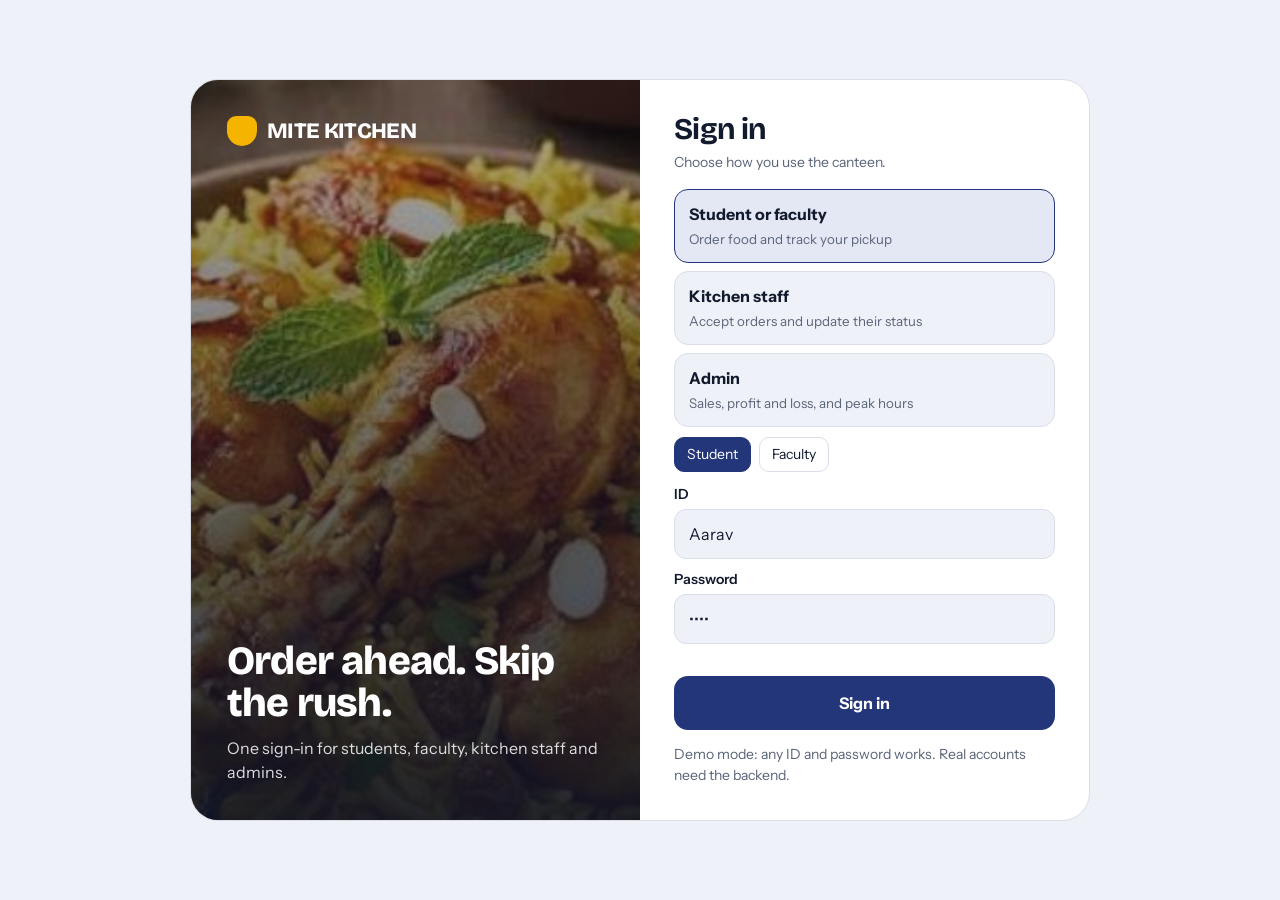
==== kitchen_1.html @ cf263a1e "Initial commit" ====
<!DOCTYPE html>
<html lang="en">
<head>
<meta charset="utf-8">
<meta name="viewport" content="width=device-width, initial-scale=1, viewport-fit=cover">
<title>MITE KITCHEN – Skip the canteen queue</title>
<link rel="preconnect" href="https://fonts.googleapis.com">
<link href="https://fonts.googleapis.com/css2?family=Bricolage+Grotesque:opsz,wght@12..96,500;12..96,700;12..96,800&family=Instrument+Sans:wght@400;500;600&display=swap" rel="stylesheet">
<style>
:root{--bg:#eef1f7;--surface:#fff;--ink:#121a2e;--muted:#5a6479;--line:#d9deea;--leaf:#24367a;--leaf-ink:#fff;--turmeric:#f4b400;--chilli:#d23f2a;--ok:#2e8b57;--tile:#e3e8f4;
box-sizing:border-box;padding-top:env(safe-area-inset-top,0px);padding-bottom:env(safe-area-inset-bottom,0px);color-scheme:light}
@media (prefers-color-scheme:dark){:root:not([data-theme="light"]){--bg:#0e1424;--surface:#161e36;--ink:#eef1fa;--muted:#9aa5c0;--line:#26304f;--leaf:#f4b400;--leaf-ink:#101626;--turmeric:#f4b400;--chilli:#ef6a55;--ok:#4cc58a;--tile:#1d2748;color-scheme:dark}}
:root[data-theme="dark"]{--bg:#0e1424;--surface:#161e36;--ink:#eef1fa;--muted:#9aa5c0;--line:#26304f;--leaf:#f4b400;--leaf-ink:#101626;--chilli:#ef6a55;--ok:#4cc58a;--tile:#1d2748;color-scheme:dark}
html{scroll-padding-top:env(safe-area-inset-top,0px);scroll-behavior:smooth}
*{box-sizing:border-box}
body{margin:0;background:var(--bg);color:var(--ink);font:400 16px/1.5 "Instrument Sans",system-ui,sans-serif}
h1,h2,h3{font-family:"Bricolage Grotesque",system-ui,sans-serif;margin:0;line-height:1.05;letter-spacing:-.02em}
button{font:inherit;color:inherit;cursor:pointer}
:focus-visible{outline:3px solid var(--turmeric);outline-offset:2px}
.wrap{max-width:1080px;margin:0 auto;padding:0 20px}
header{position:sticky;top:env(safe-area-inset-top,0px);z-index:5;background:color-mix(in srgb,var(--bg) 90%,transparent);backdrop-filter:blur(8px);border-bottom:1px solid var(--line)}
.bar{display:flex;align-items:center;justify-content:space-between;height:64px}
.logo{font:800 22px "Bricolage Grotesque",sans-serif;letter-spacing:-.03em;display:flex;align-items:center;gap:10px}
.logo i{width:30px;height:30px;border-radius:9px 9px 15px 15px;background:var(--turmeric);display:grid;place-items:center;font-style:normal;font-size:16px}
nav{display:flex;gap:22px;font-weight:500;color:var(--muted)}
nav a{color:inherit;text-decoration:none}nav a:hover{color:var(--ink)}
.cartbtn{background:var(--leaf);color:var(--leaf-ink);border:0;border-radius:999px;padding:10px 18px;font-weight:600;display:flex;gap:10px;align-items:center}
.cartbtn b{background:var(--leaf-ink);color:var(--leaf);border-radius:99px;min-width:22px;height:22px;display:inline-grid;place-items:center;font-size:13px;padding:0 6px}
@media(max-width:640px){nav{display:none}}
/* hero */
.hero{display:grid;grid-template-columns:1.05fr 1fr;gap:40px;padding:56px 0 40px;align-items:center}
.hero h1{font-size:clamp(40px,6.2vw,72px);font-weight:800}
.hero p{color:var(--muted);font-size:18px;max-width:46ch;margin:18px 0 26px}
.cta{display:inline-block;background:var(--turmeric);color:#14231b;border:0;border-radius:14px;padding:14px 24px;font-weight:700;text-decoration:none}
.steps{display:flex;gap:22px;margin-top:30px;color:var(--muted);font-size:14px;flex-wrap:wrap}
.steps span{display:flex;align-items:center;gap:8px}.steps em{font-style:normal;background:var(--tile);border-radius:50%;width:26px;height:26px;display:grid;place-items:center;font-weight:700;color:var(--ink)}
.meter{background:var(--surface);border:1px solid var(--line);border-radius:24px;padding:24px}
.meter h2{font-size:22px}
.meter .sub{color:var(--muted);font-size:14px;margin:4px 0 18px}
.chart{display:flex;align-items:flex-end;gap:6px;height:150px;border-bottom:2px solid var(--ink);padding-bottom:0}
.col{flex:1;display:flex;flex-direction:column;justify-content:flex-end;align-items:center;height:100%;border:0;background:none;padding:0}
.col i{width:100%;border-radius:6px 6px 0 0;display:block;transition:height .5s}
.col.low i{background:var(--ok)}.col.mid i{background:var(--turmeric)}.col.high i{background:var(--chilli)}
.col[aria-pressed=true] i{outline:3px solid var(--ink);outline-offset:2px}
.labels{display:flex;gap:6px;margin-top:6px;font-size:12px;color:var(--muted)}.labels span{flex:1;text-align:center}
.legend{display:flex;gap:16px;margin-top:16px;font-size:13px;color:var(--muted);flex-wrap:wrap}
.legend b{display:inline-block;width:10px;height:10px;border-radius:3px;margin-right:6px}
.pick{margin-top:16px;padding:12px 14px;border-radius:14px;background:var(--tile);font-size:14px}
@media(max-width:860px){.hero{grid-template-columns:1fr;padding-top:32px}}
/* menu */
section{padding:36px 0}
.head{display:flex;justify-content:space-between;align-items:end;gap:16px;flex-wrap:wrap;margin-bottom:22px}
.head h2{font-size:clamp(28px,4vw,40px)}
.tabs{display:flex;gap:8px;flex-wrap:wrap}
.tab{border:1px solid var(--line);background:var(--surface);border-radius:999px;padding:8px 16px;font-weight:500}
.tab[aria-pressed=true]{background:var(--ink);color:var(--bg);border-color:var(--ink)}
.grid{display:grid;grid-template-columns:repeat(auto-fill,minmax(240px,1fr));gap:16px}
.item{background:var(--surface);border:1px solid var(--line);border-radius:20px;padding:14px;display:flex;flex-direction:column;gap:10px}
.pic{height:150px;border-radius:14px;background:var(--tile);display:grid;place-items:center;position:relative;overflow:hidden}.pic img{width:100%;height:100%;object-fit:cover;display:block}.ph{width:100%;height:100%;display:flex;align-items:flex-end;padding:12px;font:800 22px/1 "Bricolage Grotesque",sans-serif;letter-spacing:-.02em;color:var(--ink);background:linear-gradient(135deg,var(--tile),var(--line))}.ph span{opacity:.7}
.dot{position:absolute;top:10px;left:10px;width:16px;height:16px;border:2px solid var(--ok);border-radius:3px;background:var(--surface);display:grid;place-items:center}
.dot::after{content:"";width:7px;height:7px;border-radius:50%;background:var(--ok)}
.dot.nv{border-color:var(--chilli)}.dot.nv::after{background:var(--chilli)}
.item h3{font-size:19px;letter-spacing:-.01em}
.item p{margin:2px 0 0;color:var(--muted);font-size:14px}
.row{display:flex;justify-content:space-between;align-items:center;margin-top:auto}
.price{font:700 20px "Bricolage Grotesque",sans-serif}
.add{border:1.5px solid var(--leaf);color:var(--leaf);background:none;border-radius:12px;padding:8px 20px;font-weight:600}
.add:hover{background:var(--leaf);color:var(--leaf-ink)}
.step{display:flex;align-items:center;background:var(--leaf);color:var(--leaf-ink);border-radius:12px}
.step button{background:none;border:0;color:inherit;width:36px;height:36px;font-size:20px;font-weight:700}
.step span{min-width:20px;text-align:center;font-weight:700}
.special{background:var(--leaf);color:var(--leaf-ink);border-radius:24px;padding:28px;display:flex;gap:24px;align-items:center;justify-content:space-between;flex-wrap:wrap}
.special h2{font-size:30px}.special p{margin:8px 0 0;opacity:.85;max-width:50ch}
.special .big{font-size:64px}
.how{display:grid;grid-template-columns:repeat(auto-fit,minmax(220px,1fr));gap:16px}
.how div{border-top:3px solid var(--turmeric);padding-top:14px}.how h3{font-size:20px;margin-bottom:6px}.how p{margin:0;color:var(--muted);font-size:15px}
footer{border-top:1px solid var(--line);padding:28px 0 40px;color:var(--muted);font-size:14px;display:flex;justify-content:space-between;flex-wrap:wrap;gap:12px}
/* drawer */
.scrim{position:fixed;inset:0;background:rgba(0,0,0,.45);opacity:0;pointer-events:none;transition:opacity .25s;z-index:9}
.scrim.on{opacity:1;pointer-events:auto}
.drawer{position:fixed;top:0;right:0;bottom:0;width:min(420px,100%);background:var(--bg);z-index:10;transform:translateX(100%);transition:transform .3s;display:flex;flex-direction:column;padding-top:env(safe-area-inset-top,0px);padding-bottom:env(safe-area-inset-bottom,0px);border-left:1px solid var(--line)}
.drawer.on{transform:none}
.dh{display:flex;justify-content:space-between;align-items:center;padding:18px 20px;border-bottom:1px solid var(--line)}
.dh h2{font-size:24px}.x{background:none;border:0;font-size:26px}
.db{flex:1;overflow:auto;padding:16px 20px}
.line{display:flex;gap:12px;align-items:center;padding:10px 0;border-bottom:1px dashed var(--line)}
.line .e img{width:100%;height:100%;object-fit:cover}.line .e{overflow:hidden;font:800 20px "Bricolage Grotesque",sans-serif;background:var(--tile);border-radius:12px;width:48px;height:48px;display:grid;place-items:center}
.line .n{flex:1;font-weight:600}.line small{display:block;color:var(--muted);font-weight:400}
.empty{text-align:center;color:var(--muted);padding:40px 10px}
.slots{display:flex;gap:8px;flex-wrap:wrap;margin:8px 0 4px}
.slot{border:1px solid var(--line);background:var(--surface);border-radius:10px;padding:6px 12px;font-size:14px}
.slot[aria-pressed=true]{border-color:var(--leaf);background:var(--leaf);color:var(--leaf-ink)}
.slot:disabled{opacity:.4;text-decoration:line-through;cursor:not-allowed}
.df{padding:16px 20px;border-top:1px solid var(--line);background:var(--surface)}
.tot{display:flex;justify-content:space-between;font-weight:700;font-size:18px;margin-bottom:12px}
.place{width:100%;background:var(--leaf);color:var(--leaf-ink);border:0;border-radius:14px;padding:15px;font-weight:700;font-size:16px}
.place:disabled{opacity:.45;cursor:not-allowed}
/* token */
.token{text-align:center;padding:30px 20px}
.tk{display:inline-block;border:2px dashed var(--ink);border-radius:18px;padding:14px 28px;margin:14px 0;background:var(--surface)}
.tk b{font:800 44px "Bricolage Grotesque",sans-serif;letter-spacing:.02em;display:block}
.track{display:flex;justify-content:space-between;margin:26px 0 10px;position:relative}
.track::before{content:"";position:absolute;left:12%;right:12%;top:14px;height:3px;background:var(--line)}
.tr{position:relative;text-align:center;flex:1;font-size:13px;color:var(--muted)}
.tr i{display:grid;place-items:center;width:30px;height:30px;border-radius:50%;margin:0 auto 6px;background:var(--line);font-style:normal;font-weight:700}
.tr.done{color:var(--ink)}.tr.done i{background:var(--ok);color:#fff}
.toast{position:fixed;left:50%;bottom:calc(24px + env(safe-area-inset-bottom,0px));transform:translate(-50%,40px);background:var(--ink);color:var(--bg);padding:10px 18px;border-radius:12px;opacity:0;transition:.25s;z-index:20;font-size:14px}
.toast.on{opacity:1;transform:translate(-50%,0)}
@media(prefers-reduced-motion:reduce){*{transition:none!important;scroll-behavior:auto!important}}

[hidden]{display:none!important}
.who{display:flex;gap:12px;align-items:center;color:var(--muted);font-size:14px}
.ghost{background:none;border:1px solid var(--line);border-radius:999px;padding:8px 14px;font-weight:500}
.tag{font:600 12px "Instrument Sans",sans-serif;background:var(--turmeric);color:#121a2e;border-radius:99px;padding:3px 10px;margin-left:4px}
.note{color:var(--muted);font-size:14px}
.add:disabled{opacity:.45;cursor:not-allowed}.add:disabled:hover{background:none;color:var(--leaf)}
.login{min-height:100vh;display:grid;place-items:center;padding:24px}
.lbox{width:min(900px,100%);display:grid;grid-template-columns:1fr 1fr;background:var(--surface);border:1px solid var(--line);border-radius:28px;overflow:hidden}
.lside{padding:36px;display:flex;flex-direction:column;justify-content:space-between;gap:120px;color:#fff;background:linear-gradient(180deg,rgba(14,20,36,.3),rgba(14,20,36,.9)),var(--bgi,#121a2e) center/cover}
.lside h1{font-size:40px;font-weight:800}.lside p{opacity:.85;margin:12px 0 0}
.lform{padding:34px}.lform h2{font-size:30px}
.roles{display:grid;gap:8px;margin:16px 0 10px}
.role{text-align:left;border:1.5px solid var(--line);border-radius:14px;padding:12px 14px;background:var(--bg)}
.role b{display:block}.role small{color:var(--muted)}
.role[aria-pressed=true]{border-color:var(--leaf);background:var(--tile)}
.kinds{display:flex;gap:8px;margin:0 0 12px}
.lform label{display:block;font-size:14px;font-weight:600;margin:10px 0 4px}
.fld{width:100%;padding:12px 14px;border-radius:12px;border:1px solid var(--line);background:var(--bg);color:var(--ink);font:inherit}
.lform .place{margin-top:16px}.err{color:var(--chilli);font-size:14px;min-height:20px;margin-top:8px}
.kboard{display:grid;grid-template-columns:repeat(3,1fr);gap:16px;align-items:start}
.kcol{background:var(--tile);border-radius:20px;padding:14px;min-height:260px}
.kcol h3{font-size:20px;display:flex;justify-content:space-between}
.ord{background:var(--surface);border:1px solid var(--line);border-radius:16px;padding:12px;margin-top:10px}
.ord .t{font:800 22px "Bricolage Grotesque",sans-serif}
.b{border:0;border-radius:10px;padding:8px 14px;font-weight:600}.b.go{background:var(--leaf);color:var(--leaf-ink)}.b.no{background:none;border:1px solid var(--line)}
.kpis{display:grid;grid-template-columns:repeat(auto-fit,minmax(190px,1fr));gap:14px}
.kpi{background:var(--surface);border:1px solid var(--line);border-radius:18px;padding:16px}
.kpi b{display:block;font:800 30px "Bricolage Grotesque",sans-serif}.kpi span{color:var(--muted);font-size:14px}
.pos{color:var(--ok)}.neg{color:var(--chilli)}
.panel{background:var(--surface);border:1px solid var(--line);border-radius:22px;padding:20px}.panel h3{font-size:20px;margin-bottom:14px}
.pgrid{display:grid;grid-template-columns:1.3fr 1fr;gap:16px;margin-top:16px}
.wk{display:flex;gap:12px;height:210px}.wd{flex:1;display:flex;flex-direction:column;align-items:center;gap:4px;justify-content:flex-end}
.pair{display:flex;gap:4px;align-items:flex-end;height:150px;width:100%;justify-content:center;border-bottom:2px solid var(--ink)}
.pair i{width:38%;max-width:34px;border-radius:6px 6px 0 0;display:block}.rev{background:var(--ok)}.cost{background:var(--turmeric)}
.hb{display:flex;align-items:center;gap:10px;margin:10px 0;font-size:14px}.hb>span{width:130px;font-weight:600}
.tr2{flex:1;height:10px;background:var(--tile);border-radius:6px}.tr2 i{display:block;height:100%;background:var(--leaf);border-radius:6px}
.col small{font-size:11px;color:var(--muted)}
.tbl{width:100%;border-collapse:collapse;font-size:14px}.tbl th,.tbl td{text-align:left;padding:8px 6px;border-bottom:1px solid var(--line)}
.pill{padding:2px 10px;border-radius:99px;background:var(--tile);font-size:12px;font-weight:600;display:inline-block}
@media(max-width:860px){.kboard{grid-template-columns:1fr}.lbox{grid-template-columns:1fr}.lside{display:none}.pgrid{grid-template-columns:1fr!important}}
</style>
</head>
<body>
<div id="login" class="login"><div class="lbox"><div class="lside" id="lside"><div class="logo" style="color:#fff"><i></i>MITE KITCHEN</div><div><h1>Order ahead. Skip the rush.</h1><p>One sign-in for students, faculty, kitchen staff and admins.</p></div></div>
<div class="lform"><h2>Sign in</h2><p class="note" style="margin:6px 0 0">Choose how you use the canteen.</p><div class="roles" id="roles"></div><div class="kinds" id="kinds"></div>
<label for="uid">ID</label><input class="fld" id="uid" value="Aarav" autocomplete="off"><label for="pw">Password</label><input class="fld" id="pw" type="password" value="demo">
<div class="err" id="lerr" role="alert"></div><button class="place" id="signin" style="margin-top:4px">Sign in</button><p class="note" style="margin:14px 0 0">Demo mode: any ID and password works. Real accounts need the backend.</p></div></div></div>
<div id="studentApp" hidden>
<header><div class="wrap bar">
  <div class="logo"><i></i>MITE KITCHEN</div>
  <nav><a href="#menu">Menu</a><a href="#how">How it works</a><a href="#slots">Crowd today</a></nav>
  <div class="who"><span id="whoS"></span><button class="ghost" data-logout>Log out</button></div><button class="cartbtn" id="openCart" aria-label="Open your order">Your order <b id="count">0</b></button>
</div></header>

<main class="wrap">
  <div class="hero" id="slots">
    <div>
      <h1>Skip the queue. Pick your slot.</h1>
      <p>Order from your seat in class, choose a pickup time when the canteen is calm, and collect your food with a token number. No more standing in the 1 PM line.</p>
      <a class="cta" href="#menu">Order now</a>
      <div class="steps"><span><em>1</em>Choose food</span><span><em>2</em>Pick a time</span><span><em>3</em>Show your token</span></div>
    </div>
    <div class="meter">
      <h2>How busy is the canteen?</h2>
      <p class="sub">Expected crowd today. Tap a bar to pick that pickup hour.</p>
      <div class="chart" id="chart" role="group" aria-label="Crowd level by hour"></div>
      <div class="labels" id="labels"></div>
      <div class="legend"><span><b style="background:var(--ok)"></b>Quiet</span><span><b style="background:var(--turmeric)"></b>Filling up</span><span><b style="background:var(--chilli)"></b>Peak rush</span></div>
      <div class="pick" id="pick">Select an hour to see a suggested pickup time.</div>
    </div>
  </div>

  <section style="padding-top:8px"><div class="special">
    <div><h2>Today's special: Neer Dosa &amp; Chicken Ghee Roast</h2><p>Coastal Karnataka plate, made in small batches. Limited to 40 plates before 2 PM.</p></div>
    
  </div></section>

  <section id="menu">
    <div class="head"><h2>Today's menu</h2><div class="tabs" id="tabs" role="group" aria-label="Menu categories"></div></div>
    <div class="grid" id="grid"></div>
  </section>

  <section id="how">
    <div class="head"><h2>How it works</h2></div>
    <div class="how">
      <div><h3>Order before you walk</h3><p>Add items from your phone between lectures. Prices match the counter.</p></div>
      <div><h3>Choose a quieter slot</h3><p>Each 15-minute slot has a limit, so the counter never gets flooded.</p></div>
      <div><h3>Collect with your token</h3><p>Show the token at the pickup window. Your food is packed and waiting.</p></div>
    </div>
  </section>
</main>
<div class="wrap"><footer><span>MITE KITCHEN · Campus canteen · Open 8:30 AM to 5:00 PM</span><span>Pay at the counter or by UPI on pickup</span></footer></div>

<div class="scrim" id="scrim"></div>
<aside class="drawer" id="drawer" aria-label="Your order">
  <div class="dh"><h2 id="dtitle">Your order</h2><button class="x" id="closeCart" aria-label="Close">×</button></div>
  <div class="db" id="dbody"></div>
  <div class="df" id="dfoot"></div>
</aside>
</div>
<div id="kitchenApp" hidden><header><div class="wrap bar"><div class="logo"><i></i>MITE KITCHEN<span class="tag">Kitchen</span></div><div class="who"><span id="whoK"></span><button class="ghost" data-logout>Log out</button></div></div></header>
<main class="wrap"><div class="head" style="margin-top:28px"><h2>Order board</h2><span class="note" id="kstat"></span></div><div class="kboard" id="kboard"></div>
<section><div class="head"><h2>Stock</h2></div><p class="note" style="margin-top:-12px">Tap an item to mark it sold out. Students see it as sold out straight away.</p><div class="tabs" id="stock" style="margin-top:12px"></div></section></main></div>
<div id="adminApp" hidden><header><div class="wrap bar"><div class="logo"><i></i>MITE KITCHEN<span class="tag">Admin</span></div><div class="who"><span id="whoA"></span><button class="ghost" data-logout>Log out</button></div></div></header>
<main class="wrap"><div class="head" style="margin-top:28px"><h2>Business overview, today</h2><span class="note" id="ainsight"></span></div><div class="kpis" id="kpis"></div>
<div class="pgrid"><div class="panel"><h3>Revenue and cost this week</h3><div id="wk"></div></div><div class="panel"><h3>Top sellers today</h3><div id="top"></div></div></div>
<div class="pgrid" style="grid-template-columns:1fr 1.3fr"><div class="panel"><h3>Orders by hour</h3><div id="hrs"></div></div><div class="panel"><h3>Live orders</h3><div id="stc" style="display:flex;gap:6px;flex-wrap:wrap;margin-bottom:10px"></div><div style="overflow-x:auto"><table class="tbl" id="tbl"></table></div></div></div>
<p class="note" style="margin:16px 0 40px">Cost includes ingredients plus ₹9,500 a day for staff, gas and power. Figures for earlier days are sample data until the backend is connected.</p></main></div>
<div class="toast" id="toast" role="status"></div>

<script>
var MENU=[
{id:1,c:"Breakfast",n:"Idli Vada",d:"2 idli, 1 vada, sambar, chutney",p:40,e:"🍘",v:1},
{id:2,c:"Breakfast",n:"Masala Dosa",d:"Crisp dosa with potato palya",p:50,e:"🥞",v:1},
{id:3,c:"Breakfast",n:"Puri Bhaji",d:"3 puris with hot potato bhaji",p:45,e:"🫓",v:1},
{id:4,c:"Breakfast",n:"Khara Bath",d:"Spiced semolina with coconut chutney",p:30,e:"🍚",v:1},
{id:5,c:"Lunch",n:"Veg Meals",d:"Rice, sambar, rasam, palya, curd, pickle",p:70,e:"🍛",v:1},
{id:6,c:"Lunch",n:"Chapati Kurma",d:"3 chapatis with mixed veg kurma",p:55,e:"🥘",v:1},
{id:7,c:"Lunch",n:"Egg Curry Rice",d:"Home-style egg curry with steamed rice",p:75,e:"🍳",v:0},
{id:8,c:"Lunch",n:"Chicken Biryani",d:"Dum biryani with raita",p:110,e:"🍗",v:0},
{id:9,c:"Snacks",n:"Samosa",d:"Two crisp samosas with mint chutney",p:20,e:"🥟",v:1},
{id:10,c:"Snacks",n:"Gobi Manchurian",d:"Dry, with a spicy garlic glaze",p:50,e:"🥦",v:1},
{id:11,c:"Snacks",n:"Vada Pav",d:"Mumbai-style, with green chutney",p:25,e:"🍔",v:1},
{id:12,c:"Snacks",n:"Veg Puff",d:"Baked puff with spiced filling",p:20,e:"🥐",v:1},
{id:13,c:"Drinks",n:"Filter Coffee",d:"Strong, frothy, with jaggery on request",p:15,e:"☕",v:1},
{id:14,c:"Drinks",n:"Masala Tea",d:"Cardamom and ginger",p:12,e:"🍵",v:1},
{id:15,c:"Drinks",n:"Buttermilk",d:"Spiced, with curry leaf",p:15,e:"🥛",v:1},
{id:16,c:"Drinks",n:"Lime Soda",d:"Sweet or salted",p:25,e:"🍋",v:1}];
var HOURS=[["9",25],["10",40],["11",55],["12",85],["1",98],["2",70],["3",35],["4",20]];
var HR_FULL={"9":"9:00 AM","10":"10:00 AM","11":"11:00 AM","12":"12:00 PM","1":"1:00 PM","2":"2:00 PM","3":"3:00 PM","4":"4:00 PM"};
var SLOTS=["9:00","9:15","9:30","10:00","10:30","11:00","11:30","12:00","12:30","1:15","1:45","2:15","2:45","3:15","3:45","4:15"];
var FULL={"12:00":1,"12:30":1,"1:15":1,"1:45":1};
var PHOTOS={1:"[data-uri]",2:"[data-uri]",3:"[data-uri]",4:"[data-uri]",5:"[data-uri]",6:"[data-uri]",7:"[data-uri]",8:"[data-uri]",9:"[data-uri]",10:"[data-uri]",11:"[data-uri]",12:"[data-uri]",13:"[data-uri]",14:"[data-uri]",15:"[data-uri]",16:"[data-uri]"};/* dish id -> photo URL or data URI */
function pic(m){return PHOTOS[m.id]?'<img src="'+PHOTOS[m.id]+'" alt="'+m.n+'" loading="lazy">':'<div class="ph"><span>'+m.n+'</span></div>'}
var cat="All",cart={},slot=null,hour=null,placed=null;
var $=function(i){return document.getElementById(i)};
function lvl(p){return p>=80?"high":p>=50?"mid":"low"}
function toast(t){var e=$("toast");e.textContent=t;e.classList.add("on");clearTimeout(toast.t);toast.t=setTimeout(function(){e.classList.remove("on")},1800)}

function drawChart(){
  $("chart").innerHTML=HOURS.map(function(h){return '<button class="col '+lvl(h[1])+'" data-h="'+h[0]+'" aria-pressed="'+(hour===h[0])+'" aria-label="'+HR_FULL[h[0]]+', '+lvl(h[1]).replace("low","quiet").replace("mid","filling up").replace("high","peak rush")+'"><i style="height:'+h[1]+'%"></i></button>'}).join("");
  $("labels").innerHTML=HOURS.map(function(h){return "<span>"+h[0]+"</span>"}).join("");
  $("chart").onclick=function(e){var b=e.target.closest(".col");if(!b)return;hour=b.dataset.h;var p=HOURS.filter(function(x){return x[0]===hour})[0][1];
    $("pick").innerHTML=HR_FULL[hour]+" is <b>"+(p>=80?"peak rush":p>=50?"filling up":"quiet")+"</b>. "+(p>=80?"Try 10 minutes before or after for a shorter wait.":"Good time to collect your order.");
    drawChart()}
}
function drawTabs(){
  var cs=["All","Breakfast","Lunch","Snacks","Drinks"];
  $("tabs").innerHTML=cs.map(function(c){return '<button class="tab" data-c="'+c+'" aria-pressed="'+(c===cat)+'">'+c+'</button>'}).join("");
}
function drawMenu(){
  $("grid").innerHTML=MENU.filter(function(m){return cat==="All"||m.c===cat}).map(function(m){
    var q=cart[m.id]||0;
    var ctl=SOLD[m.id]?'<button class="add" disabled>Sold out</button>':q?'<div class="step"><button data-m="'+m.id+'" data-d="-1" aria-label="Remove one '+m.n+'">−</button><span>'+q+'</span><button data-m="'+m.id+'" data-d="1" aria-label="Add one '+m.n+'">+</button></div>':'<button class="add" data-m="'+m.id+'" data-d="1">Add</button>';
    return '<article class="item"><div class="pic"><span class="dot '+(m.v?"":"nv")+'" title="'+(m.v?"Vegetarian":"Non-vegetarian")+'"></span>'+pic(m)+'</div><div><h3>'+m.n+'</h3><p>'+m.d+'</p></div><div class="row"><span class="price">₹'+m.p+'</span>'+ctl+'</div></article>'}).join("");
}
function find(id){return MENU.filter(function(m){return m.id==id})[0]}
function total(){var t=0,n=0;for(var k in cart){t+=find(k).p*cart[k];n+=cart[k]}return[t,n]}
function change(id,d){cart[id]=(cart[id]||0)+d;if(cart[id]<=0)delete cart[id];sync()}
function sync(){drawMenu();$("count").textContent=total()[1];drawCart()}
function drawCart(){
  var t=total(),b=$("dbody"),f=$("dfoot");
  if(placed){
    $("dtitle").textContent="Order placed";
    var st=placed.st;
    b.innerHTML='<div class="token"><p style="margin:0;color:var(--muted)">Your token number</p><div class="tk"><b>'+placed.tk+'</b></div><p style="margin:0">Pickup at <b>'+placed.slot+'</b> · ₹'+placed.amt+'</p>'+
    '<div class="track">'+["Received","Preparing","Ready"].map(function(s,i){return '<div class="tr '+(st>=i?"done":"")+'"><i>'+(st>=i?"✓":i+1)+'</i>'+s+'</div>'}).join("")+'</div>'+
    '<p style="color:var(--muted);font-size:14px">'+(st<0?"The kitchen could not take this order. Please place it again.":st>=2?"Your food is ready. Show this token at the pickup window.":"We will update this screen as the kitchen works on it.")+'</p></div>';
    f.innerHTML='<button class="place" id="again">Start a new order</button>';
    $("again").onclick=function(){placed=null;$("dtitle").textContent="Your order";drawCart()};return}
  $("dtitle").textContent="Your order";
  if(!t[1]){b.innerHTML='<div class="empty"><p>Your order is empty. Add something from the menu to get started.</p></div>';f.innerHTML="";return}
  var lines=Object.keys(cart).map(function(k){var m=find(k);return '<div class="line"><div class="e">'+(PHOTOS[m.id]?'<img src="'+PHOTOS[m.id]+'" alt="">':m.n.charAt(0))+'</div><div class="n">'+m.n+'<small>₹'+m.p+' each</small></div><div class="step"><button data-m="'+k+'" data-d="-1" aria-label="Remove one '+m.n+'">−</button><span>'+cart[k]+'</span><button data-m="'+k+'" data-d="1" aria-label="Add one '+m.n+'">+</button></div></div>'}).join("");
  b.innerHTML=lines+'<h3 style="font-size:18px;margin:22px 0 4px">Pickup time</h3><p style="margin:0;color:var(--muted);font-size:14px">Crossed-out slots are full.</p><div class="slots">'+SLOTS.map(function(s){return '<button class="slot" data-s="'+s+'" '+(FULL[s]?"disabled":"")+' aria-pressed="'+(slot===s)+'">'+s+'</button>'}).join("")+'</div>';
  f.innerHTML='<div class="tot"><span>Total</span><span>₹'+t[0]+'</span></div><button class="place" id="place" '+(slot?"":"disabled")+'>'+(slot?"Place order for "+slot:"Choose a pickup time")+'</button>';
  if(slot)$("place").onclick=place;
}
function place(){
  var t=total(),it={};for(var k in cart)it[k]=cart[k];
  var o={tk:"MK-"+(NEXT++),slot:slot,items:it,amt:t[0],st:0,t:Date.now(),who:USER.name+" ("+USER.kind+")"};
  ORDERS.push(o);placed=o;cart={};slot=null;sync();
}
function openCart(o){$("drawer").classList.toggle("on",o);$("scrim").classList.toggle("on",o)}
document.addEventListener("click",function(e){
  var t=e.target.closest("[data-c]");if(t&&t.classList.contains("tab")){cat=t.dataset.c;drawTabs();drawMenu();return}
  var m=e.target.closest("[data-m]");if(m){change(m.dataset.m,+m.dataset.d);if(+m.dataset.d>0)toast(find(m.dataset.m).n+" added");return}
  var s=e.target.closest("[data-s]");if(s&&!s.disabled){slot=s.dataset.s;drawCart()}
});
$("openCart").onclick=function(){openCart(true)};$("closeCart").onclick=$("scrim").onclick=function(){openCart(false)};
document.addEventListener("keydown",function(e){if(e.key==="Escape")openCart(false)});

var ORDERS=[],USER=null,SOLD={},NEXT=217,role="student",kind="Student";
var COST={1:22,2:27,3:24,4:15,5:40,6:30,7:42,8:68,9:9,10:28,11:13,12:11,13:6,14:5,15:6,16:10};
var SEEDQ={1:62,2:88,3:41,4:27,5:96,6:48,7:39,8:58,9:104,10:36,11:52,12:44,13:120,14:96,15:48,16:34};
var SEEDH=[24,36,58,78,92,50,22,12],HRL=["9","10","11","12","1","2","3","4"],FIXED=9500;
var WEEK=[["Mon",36200,29800],["Tue",39400,31200],["Wed",21800,23600],["Thu",37900,30400],["Fri",41500,32600]];
var STN=["New","Preparing","Ready","Collected"];
var ROLES=[["student","Student or faculty","Order food and track your pickup"],["kitchen","Kitchen staff","Accept orders and update their status"],["admin","Admin","Sales, profit and loss, and peak hours"]];
var DEMO={student:"Aarav",kitchen:"Mahesh",admin:"Admin"};
var esc=function(x){return String(x).replace(/[&<>"]/g,function(c){return{"&":"&amp;","<":"&lt;",">":"&gt;",'"':"&quot;"}[c]})};
var rs=function(v){return(v<0?"−":"")+"₹"+Math.abs(Math.round(v)).toLocaleString("en-IN")};
var kk=function(v){return(v<0?"−":"+")+"₹"+(Math.abs(v)/1000).toFixed(1)+"k"};
function amt(it){var a=0;for(var k in it)a+=find(k).p*it[k];return a}
function seedOrders(){[
{tk:"MK-212",who:"Kiran (Student)",slot:"11:30",items:{2:2,14:2},st:2,ago:11},
{tk:"MK-213",who:"Meera (Student)",slot:"12:00",items:{5:1,13:1},st:1,ago:6},
{tk:"MK-214",who:"Dr. Rao (Faculty)",slot:"12:00",items:{8:1,16:1},st:0,ago:2},
{tk:"MK-215",who:"Ananya (Student)",slot:"12:30",items:{9:2,10:1},st:0,ago:1}
].forEach(function(o){o.t=Date.now()-o.ago*60000;o.amt=amt(o.items);ORDERS.push(o)})}
function ago(t){var m=Math.max(0,Math.round((Date.now()-t)/60000));return m<1?"just now":m+" min ago"}
function itemsTxt(o){return Object.keys(o.items).map(function(k){return o.items[k]+" × "+find(k).n}).join(", ")}
function drawLogin(){
  $("roles").innerHTML=ROLES.map(function(r){return '<button class="role" data-role="'+r[0]+'" aria-pressed="'+(role===r[0])+'"><b>'+r[1]+'</b><small>'+r[2]+'</small></button>'}).join("");
  $("kinds").hidden=role!=="student";
  $("kinds").innerHTML=["Student","Faculty"].map(function(k){return '<button class="slot" data-kind="'+k+'" aria-pressed="'+(kind===k)+'">'+k+'</button>'}).join("");
}
function render(){
  if(!USER)return;
  if(USER.role==="student"){$("whoS").textContent=(USER.kind+" · "+USER.name);drawMenu();drawCart()}
  else if(USER.role==="kitchen"){$("whoK").textContent="Kitchen staff · "+USER.name;drawKitchen()}
  else{$("whoA").textContent="Admin · "+USER.name;drawAdmin()}
}
function enter(){["login","studentApp","kitchenApp","adminApp"].forEach(function(i){$(i).hidden=true});$(USER?USER.role+"App":"login").hidden=false;window.scrollTo(0,0);render()}
function logout(){USER=null;placed=null;cart={};slot=null;openCart(false);enter()}
function kcard(o,btn,a){return '<div class="ord"><div style="display:flex;justify-content:space-between;align-items:baseline"><span class="t">'+o.tk+'</span><small class="note">'+ago(o.t)+'</small></div><div>'+esc(o.who)+'</div><div class="note" style="margin:6px 0">'+itemsTxt(o)+'</div><div style="font-size:14px;margin-bottom:10px">Pickup <b>'+o.slot+'</b> · ₹'+o.amt+'</div><div style="display:flex;gap:8px"><button class="b go" data-a="'+a+'" data-o="'+o.tk+'">'+btn+'</button>'+(a==="acc"?'<button class="b no" data-a="rej" data-o="'+o.tk+'">Reject</button>':'')+'</div></div>'}
function drawKitchen(){
  var cols=[["New orders",0,"Accept","acc"],["Preparing",1,"Mark ready","rdy"],["Ready for pickup",2,"Handed over","done"]];
  $("kboard").innerHTML=cols.map(function(c){var l=ORDERS.filter(function(o){return o.st===c[1]}).sort(function(a,b){return a.t-b.t});
    return '<div class="kcol"><h3>'+c[0]+'<span>'+l.length+'</span></h3>'+(l.map(function(o){return kcard(o,c[2],c[3])}).join("")||'<p class="note">No orders here.</p>')+'</div>'}).join("");
  var n=ORDERS.filter(function(o){return o.st===0}).length,p=ORDERS.filter(function(o){return o.st===1}).length;
  $("kstat").textContent=n+" waiting · "+p+" cooking";
  $("stock").innerHTML=MENU.map(function(m){return '<button class="tab" data-sold="'+m.id+'" aria-pressed="'+!!SOLD[m.id]+'">'+m.n+(SOLD[m.id]?" (sold out)":"")+'</button>'}).join("");
}
function adminData(){
  var q={},hr=SEEDH.slice(),ord=SEEDH.reduce(function(a,b){return a+b},0),k;
  for(k in SEEDQ)q[k]=SEEDQ[k];
  ORDERS.forEach(function(o){if(o.st<0)return;ord++;var h=HRL.indexOf(o.slot.split(":")[0]);if(h>=0)hr[h]++;for(var k in o.items)q[k]=(q[k]||0)+o.items[k]});
  var rev=0,ing=0;for(k in q){rev+=q[k]*find(k).p;ing+=q[k]*COST[k]}
  return{q:q,hr:hr,ord:ord,rev:rev,cost:ing+FIXED}
}
function drawAdmin(){
  var d=adminData(),pr=d.rev-d.cost,days=WEEK.concat([["Sat",d.rev,d.cost]]);
  var mx=Math.max.apply(null,days.map(function(x){return Math.max(x[1],x[2])}));
  $("kpis").innerHTML=[["Orders today",d.ord,""],["Revenue",rs(d.rev),""],["Total cost",rs(d.cost),""],[pr>=0?"Net profit":"Net loss",rs(pr),pr>=0?"pos":"neg"]].map(function(k){return '<div class="kpi"><span>'+k[0]+'</span><b class="'+k[2]+'">'+k[1]+'</b></div>'}).join("");
  $("wk").innerHTML='<div class="wk">'+days.map(function(x){var p=x[1]-x[2];return '<div class="wd"><div class="pair"><i class="rev" style="height:'+(x[1]/mx*100)+'%" title="Revenue '+rs(x[1])+'"></i><i class="cost" style="height:'+(x[2]/mx*100)+'%" title="Cost '+rs(x[2])+'"></i></div><small>'+x[0]+'</small><small class="'+(p>=0?"pos":"neg")+'"><b>'+kk(p)+'</b></small></div>'}).join("")+'</div><div class="legend"><span><b style="background:var(--ok)"></b>Revenue</span><span><b style="background:var(--turmeric)"></b>Cost</span><span>The figure under each day is profit or loss</span></div>';
  var tq=Object.keys(d.q).sort(function(a,b){return d.q[b]-d.q[a]}).slice(0,6),m0=d.q[tq[0]];
  $("top").innerHTML=tq.map(function(k){var m=find(k);return '<div class="hb"><span>'+m.n+'<small class="note" style="display:block;font-weight:400">'+Math.round((m.p-COST[k])/m.p*100)+'% margin</small></span><div class="tr2"><i style="width:'+(d.q[k]/m0*100)+'%"></i></div><b>'+d.q[k]+'</b></div>'}).join("");
  var hm=Math.max.apply(null,d.hr);
  $("hrs").innerHTML='<div class="chart">'+d.hr.map(function(v){return '<div class="col '+(v>=hm*.85?"high":v>=hm*.55?"mid":"low")+'"><small>'+v+'</small><i style="height:'+(v/hm*78)+'%"></i></div>'}).join("")+'</div><div class="labels">'+HRL.map(function(h){return '<span>'+h+'</span>'}).join("")+'</div>';
  $("ainsight").textContent="Busiest hour: "+HR_FULL[HRL[d.hr.indexOf(hm)]]+" with "+hm+" orders.";
  var c=[0,0,0,0,0];ORDERS.forEach(function(o){c[o.st<0?4:o.st]++});
  $("stc").innerHTML=["New","Preparing","Ready","Collected","Rejected"].map(function(n,i){return '<span class="pill">'+n+" "+c[i]+'</span>'}).join("");
  $("tbl").innerHTML='<tr><th>Token</th><th>Customer</th><th>Pickup</th><th>Total</th><th>Status</th></tr>'+ORDERS.slice().reverse().slice(0,6).map(function(o){return '<tr><td>'+o.tk+'</td><td>'+esc(o.who)+'</td><td>'+o.slot+'</td><td>₹'+o.amt+'</td><td><span class="pill">'+(o.st<0?"Rejected":STN[o.st])+'</span></td></tr>'}).join("");
}
document.addEventListener("click",function(e){
  var a=e.target.closest("[data-a]");
  if(a){var o=ORDERS.filter(function(x){return x.tk===a.dataset.o})[0];if(o){o.st={acc:1,rej:-1,rdy:2,done:3}[a.dataset.a];render()}return}
  var so=e.target.closest("[data-sold]");if(so){SOLD[so.dataset.sold]=!SOLD[so.dataset.sold];render();return}
  var r=e.target.closest("[data-role]");if(r){role=r.dataset.role;$("uid").value=DEMO[role];drawLogin();return}
  var k=e.target.closest("[data-kind]");if(k){kind=k.dataset.kind;drawLogin();return}
  if(e.target.closest("[data-logout]"))logout();
});
$("signin").onclick=function(){var id=$("uid").value.trim();if(!id||!$("pw").value){$("lerr").textContent="Enter your ID and password.";return}
  $("lerr").textContent="";USER={role:role,name:id,kind:role==="student"?kind:""};cart={};slot=null;placed=null;enter()};
$("pw").onkeydown=function(e){if(e.key==="Enter")$("signin").click()};
setInterval(function(){
  if(!USER)return;
  if(USER.role==="student"&&placed&&placed.shown!==placed.st){placed.shown=placed.st;if(placed.st===2)toast("Your order is ready for pickup");drawCart()}
  if(USER.role==="kitchen")drawKitchen();
},1500);
setInterval(function(){if(USER&&USER.role==="admin")drawAdmin()},5000);
seedOrders();drawLogin();
if(PHOTOS[8])$("lside").style.setProperty("--bgi","url("+PHOTOS[8]+")");
drawChart();drawTabs();drawMenu();drawCart();
</script>
</body>
</html>
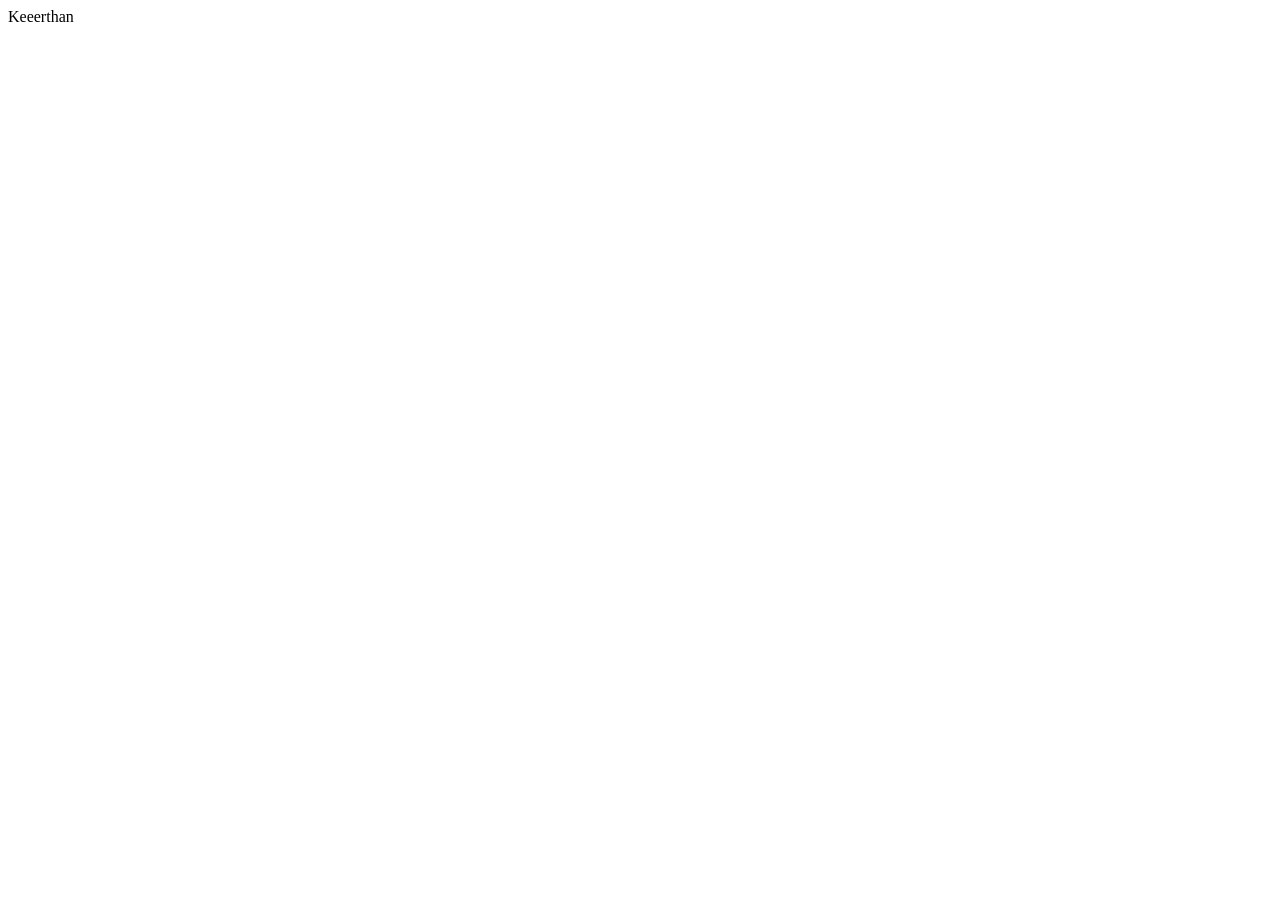
==== commit 80da679f: "Initial Commit" ====
--- a/kitchen_1.html
+++ b/kitchen_1.html
@@ -1,387 +1,11 @@
 <!DOCTYPE html>
 <html lang="en">
 <head>
-<meta charset="utf-8">
-<meta name="viewport" content="width=device-width, initial-scale=1, viewport-fit=cover">
-<title>MITE KITCHEN – Skip the canteen queue</title>
-<link rel="preconnect" href="https://fonts.googleapis.com">
-<link href="https://fonts.googleapis.com/css2?family=Bricolage+Grotesque:opsz,wght@12..96,500;12..96,700;12..96,800&family=Instrument+Sans:wght@400;500;600&display=swap" rel="stylesheet">
-<style>
-:root{--bg:#eef1f7;--surface:#fff;--ink:#121a2e;--muted:#5a6479;--line:#d9deea;--leaf:#24367a;--leaf-ink:#fff;--turmeric:#f4b400;--chilli:#d23f2a;--ok:#2e8b57;--tile:#e3e8f4;
-box-sizing:border-box;padding-top:env(safe-area-inset-top,0px);padding-bottom:env(safe-area-inset-bottom,0px);color-scheme:light}
-@media (prefers-color-scheme:dark){:root:not([data-theme="light"]){--bg:#0e1424;--surface:#161e36;--ink:#eef1fa;--muted:#9aa5c0;--line:#26304f;--leaf:#f4b400;--leaf-ink:#101626;--turmeric:#f4b400;--chilli:#ef6a55;--ok:#4cc58a;--tile:#1d2748;color-scheme:dark}}
-:root[data-theme="dark"]{--bg:#0e1424;--surface:#161e36;--ink:#eef1fa;--muted:#9aa5c0;--line:#26304f;--leaf:#f4b400;--leaf-ink:#101626;--chilli:#ef6a55;--ok:#4cc58a;--tile:#1d2748;color-scheme:dark}
-html{scroll-padding-top:env(safe-area-inset-top,0px);scroll-behavior:smooth}
-*{box-sizing:border-box}
-body{margin:0;background:var(--bg);color:var(--ink);font:400 16px/1.5 "Instrument Sans",system-ui,sans-serif}
-h1,h2,h3{font-family:"Bricolage Grotesque",system-ui,sans-serif;margin:0;line-height:1.05;letter-spacing:-.02em}
-button{font:inherit;color:inherit;cursor:pointer}
-:focus-visible{outline:3px solid var(--turmeric);outline-offset:2px}
-.wrap{max-width:1080px;margin:0 auto;padding:0 20px}
-header{position:sticky;top:env(safe-area-inset-top,0px);z-index:5;background:color-mix(in srgb,var(--bg) 90%,transparent);backdrop-filter:blur(8px);border-bottom:1px solid var(--line)}
-.bar{display:flex;align-items:center;justify-content:space-between;height:64px}
-.logo{font:800 22px "Bricolage Grotesque",sans-serif;letter-spacing:-.03em;display:flex;align-items:center;gap:10px}
-.logo i{width:30px;height:30px;border-radius:9px 9px 15px 15px;background:var(--turmeric);display:grid;place-items:center;font-style:normal;font-size:16px}
-nav{display:flex;gap:22px;font-weight:500;color:var(--muted)}
-nav a{color:inherit;text-decoration:none}nav a:hover{color:var(--ink)}
-.cartbtn{background:var(--leaf);color:var(--leaf-ink);border:0;border-radius:999px;padding:10px 18px;font-weight:600;display:flex;gap:10px;align-items:center}
-.cartbtn b{background:var(--leaf-ink);color:var(--leaf);border-radius:99px;min-width:22px;height:22px;display:inline-grid;place-items:center;font-size:13px;padding:0 6px}
-@media(max-width:640px){nav{display:none}}
-/* hero */
-.hero{display:grid;grid-template-columns:1.05fr 1fr;gap:40px;padding:56px 0 40px;align-items:center}
-.hero h1{font-size:clamp(40px,6.2vw,72px);font-weight:800}
-.hero p{color:var(--muted);font-size:18px;max-width:46ch;margin:18px 0 26px}
-.cta{display:inline-block;background:var(--turmeric);color:#14231b;border:0;border-radius:14px;padding:14px 24px;font-weight:700;text-decoration:none}
-.steps{display:flex;gap:22px;margin-top:30px;color:var(--muted);font-size:14px;flex-wrap:wrap}
-.steps span{display:flex;align-items:center;gap:8px}.steps em{font-style:normal;background:var(--tile);border-radius:50%;width:26px;height:26px;display:grid;place-items:center;font-weight:700;color:var(--ink)}
-.meter{background:var(--surface);border:1px solid var(--line);border-radius:24px;padding:24px}
-.meter h2{font-size:22px}
-.meter .sub{color:var(--muted);font-size:14px;margin:4px 0 18px}
-.chart{display:flex;align-items:flex-end;gap:6px;height:150px;border-bottom:2px solid var(--ink);padding-bottom:0}
-.col{flex:1;display:flex;flex-direction:column;justify-content:flex-end;align-items:center;height:100%;border:0;background:none;padding:0}
-.col i{width:100%;border-radius:6px 6px 0 0;display:block;transition:height .5s}
-.col.low i{background:var(--ok)}.col.mid i{background:var(--turmeric)}.col.high i{background:var(--chilli)}
-.col[aria-pressed=true] i{outline:3px solid var(--ink);outline-offset:2px}
-.labels{display:flex;gap:6px;margin-top:6px;font-size:12px;color:var(--muted)}.labels span{flex:1;text-align:center}
-.legend{display:flex;gap:16px;margin-top:16px;font-size:13px;color:var(--muted);flex-wrap:wrap}
-.legend b{display:inline-block;width:10px;height:10px;border-radius:3px;margin-right:6px}
-.pick{margin-top:16px;padding:12px 14px;border-radius:14px;background:var(--tile);font-size:14px}
-@media(max-width:860px){.hero{grid-template-columns:1fr;padding-top:32px}}
-/* menu */
-section{padding:36px 0}
-.head{display:flex;justify-content:space-between;align-items:end;gap:16px;flex-wrap:wrap;margin-bottom:22px}
-.head h2{font-size:clamp(28px,4vw,40px)}
-.tabs{display:flex;gap:8px;flex-wrap:wrap}
-.tab{border:1px solid var(--line);background:var(--surface);border-radius:999px;padding:8px 16px;font-weight:500}
-.tab[aria-pressed=true]{background:var(--ink);color:var(--bg);border-color:var(--ink)}
-.grid{display:grid;grid-template-columns:repeat(auto-fill,minmax(240px,1fr));gap:16px}
-.item{background:var(--surface);border:1px solid var(--line);border-radius:20px;padding:14px;display:flex;flex-direction:column;gap:10px}
-.pic{height:150px;border-radius:14px;background:var(--tile);display:grid;place-items:center;position:relative;overflow:hidden}.pic img{width:100%;height:100%;object-fit:cover;display:block}.ph{width:100%;height:100%;display:flex;align-items:flex-end;padding:12px;font:800 22px/1 "Bricolage Grotesque",sans-serif;letter-spacing:-.02em;color:var(--ink);background:linear-gradient(135deg,var(--tile),var(--line))}.ph span{opacity:.7}
-.dot{position:absolute;top:10px;left:10px;width:16px;height:16px;border:2px solid var(--ok);border-radius:3px;background:var(--surface);display:grid;place-items:center}
-.dot::after{content:"";width:7px;height:7px;border-radius:50%;background:var(--ok)}
-.dot.nv{border-color:var(--chilli)}.dot.nv::after{background:var(--chilli)}
-.item h3{font-size:19px;letter-spacing:-.01em}
-.item p{margin:2px 0 0;color:var(--muted);font-size:14px}
-.row{display:flex;justify-content:space-between;align-items:center;margin-top:auto}
-.price{font:700 20px "Bricolage Grotesque",sans-serif}
-.add{border:1.5px solid var(--leaf);color:var(--leaf);background:none;border-radius:12px;padding:8px 20px;font-weight:600}
-.add:hover{background:var(--leaf);color:var(--leaf-ink)}
-.step{display:flex;align-items:center;background:var(--leaf);color:var(--leaf-ink);border-radius:12px}
-.step button{background:none;border:0;color:inherit;width:36px;height:36px;font-size:20px;font-weight:700}
-.step span{min-width:20px;text-align:center;font-weight:700}
-.special{background:var(--leaf);color:var(--leaf-ink);border-radius:24px;padding:28px;display:flex;gap:24px;align-items:center;justify-content:space-between;flex-wrap:wrap}
-.special h2{font-size:30px}.special p{margin:8px 0 0;opacity:.85;max-width:50ch}
-.special .big{font-size:64px}
-.how{display:grid;grid-template-columns:repeat(auto-fit,minmax(220px,1fr));gap:16px}
-.how div{border-top:3px solid var(--turmeric);padding-top:14px}.how h3{font-size:20px;margin-bottom:6px}.how p{margin:0;color:var(--muted);font-size:15px}
-footer{border-top:1px solid var(--line);padding:28px 0 40px;color:var(--muted);font-size:14px;display:flex;justify-content:space-between;flex-wrap:wrap;gap:12px}
-/* drawer */
-.scrim{position:fixed;inset:0;background:rgba(0,0,0,.45);opacity:0;pointer-events:none;transition:opacity .25s;z-index:9}
-.scrim.on{opacity:1;pointer-events:auto}
-.drawer{position:fixed;top:0;right:0;bottom:0;width:min(420px,100%);background:var(--bg);z-index:10;transform:translateX(100%);transition:transform .3s;display:flex;flex-direction:column;padding-top:env(safe-area-inset-top,0px);padding-bottom:env(safe-area-inset-bottom,0px);border-left:1px solid var(--line)}
-.drawer.on{transform:none}
-.dh{display:flex;justify-content:space-between;align-items:center;padding:18px 20px;border-bottom:1px solid var(--line)}
-.dh h2{font-size:24px}.x{background:none;border:0;font-size:26px}
-.db{flex:1;overflow:auto;padding:16px 20px}
-.line{display:flex;gap:12px;align-items:center;padding:10px 0;border-bottom:1px dashed var(--line)}
-.line .e img{width:100%;height:100%;object-fit:cover}.line .e{overflow:hidden;font:800 20px "Bricolage Grotesque",sans-serif;background:var(--tile);border-radius:12px;width:48px;height:48px;display:grid;place-items:center}
-.line .n{flex:1;font-weight:600}.line small{display:block;color:var(--muted);font-weight:400}
-.empty{text-align:center;color:var(--muted);padding:40px 10px}
-.slots{display:flex;gap:8px;flex-wrap:wrap;margin:8px 0 4px}
-.slot{border:1px solid var(--line);background:var(--surface);border-radius:10px;padding:6px 12px;font-size:14px}
-.slot[aria-pressed=true]{border-color:var(--leaf);background:var(--leaf);color:var(--leaf-ink)}
-.slot:disabled{opacity:.4;text-decoration:line-through;cursor:not-allowed}
-.df{padding:16px 20px;border-top:1px solid var(--line);background:var(--surface)}
-.tot{display:flex;justify-content:space-between;font-weight:700;font-size:18px;margin-bottom:12px}
-.place{width:100%;background:var(--leaf);color:var(--leaf-ink);border:0;border-radius:14px;padding:15px;font-weight:700;font-size:16px}
-.place:disabled{opacity:.45;cursor:not-allowed}
-/* token */
-.token{text-align:center;padding:30px 20px}
-.tk{display:inline-block;border:2px dashed var(--ink);border-radius:18px;padding:14px 28px;margin:14px 0;background:var(--surface)}
-.tk b{font:800 44px "Bricolage Grotesque",sans-serif;letter-spacing:.02em;display:block}
-.track{display:flex;justify-content:space-between;margin:26px 0 10px;position:relative}
-.track::before{content:"";position:absolute;left:12%;right:12%;top:14px;height:3px;background:var(--line)}
-.tr{position:relative;text-align:center;flex:1;font-size:13px;color:var(--muted)}
-.tr i{display:grid;place-items:center;width:30px;height:30px;border-radius:50%;margin:0 auto 6px;background:var(--line);font-style:normal;font-weight:700}
-.tr.done{color:var(--ink)}.tr.done i{background:var(--ok);color:#fff}
-.toast{position:fixed;left:50%;bottom:calc(24px + env(safe-area-inset-bottom,0px));transform:translate(-50%,40px);background:var(--ink);color:var(--bg);padding:10px 18px;border-radius:12px;opacity:0;transition:.25s;z-index:20;font-size:14px}
-.toast.on{opacity:1;transform:translate(-50%,0)}
-@media(prefers-reduced-motion:reduce){*{transition:none!important;scroll-behavior:auto!important}}
-
-[hidden]{display:none!important}
-.who{display:flex;gap:12px;align-items:center;color:var(--muted);font-size:14px}
-.ghost{background:none;border:1px solid var(--line);border-radius:999px;padding:8px 14px;font-weight:500}
-.tag{font:600 12px "Instrument Sans",sans-serif;background:var(--turmeric);color:#121a2e;border-radius:99px;padding:3px 10px;margin-left:4px}
-.note{color:var(--muted);font-size:14px}
-.add:disabled{opacity:.45;cursor:not-allowed}.add:disabled:hover{background:none;color:var(--leaf)}
-.login{min-height:100vh;display:grid;place-items:center;padding:24px}
-.lbox{width:min(900px,100%);display:grid;grid-template-columns:1fr 1fr;background:var(--surface);border:1px solid var(--line);border-radius:28px;overflow:hidden}
-.lside{padding:36px;display:flex;flex-direction:column;justify-content:space-between;gap:120px;color:#fff;background:linear-gradient(180deg,rgba(14,20,36,.3),rgba(14,20,36,.9)),var(--bgi,#121a2e) center/cover}
-.lside h1{font-size:40px;font-weight:800}.lside p{opacity:.85;margin:12px 0 0}
-.lform{padding:34px}.lform h2{font-size:30px}
-.roles{display:grid;gap:8px;margin:16px 0 10px}
-.role{text-align:left;border:1.5px solid var(--line);border-radius:14px;padding:12px 14px;background:var(--bg)}
-.role b{display:block}.role small{color:var(--muted)}
-.role[aria-pressed=true]{border-color:var(--leaf);background:var(--tile)}
-.kinds{display:flex;gap:8px;margin:0 0 12px}
-.lform label{display:block;font-size:14px;font-weight:600;margin:10px 0 4px}
-.fld{width:100%;padding:12px 14px;border-radius:12px;border:1px solid var(--line);background:var(--bg);color:var(--ink);font:inherit}
-.lform .place{margin-top:16px}.err{color:var(--chilli);font-size:14px;min-height:20px;margin-top:8px}
-.kboard{display:grid;grid-template-columns:repeat(3,1fr);gap:16px;align-items:start}
-.kcol{background:var(--tile);border-radius:20px;padding:14px;min-height:260px}
-.kcol h3{font-size:20px;display:flex;justify-content:space-between}
-.ord{background:var(--surface);border:1px solid var(--line);border-radius:16px;padding:12px;margin-top:10px}
-.ord .t{font:800 22px "Bricolage Grotesque",sans-serif}
-.b{border:0;border-radius:10px;padding:8px 14px;font-weight:600}.b.go{background:var(--leaf);color:var(--leaf-ink)}.b.no{background:none;border:1px solid var(--line)}
-.kpis{display:grid;grid-template-columns:repeat(auto-fit,minmax(190px,1fr));gap:14px}
-.kpi{background:var(--surface);border:1px solid var(--line);border-radius:18px;padding:16px}
-.kpi b{display:block;font:800 30px "Bricolage Grotesque",sans-serif}.kpi span{color:var(--muted);font-size:14px}
-.pos{color:var(--ok)}.neg{color:var(--chilli)}
-.panel{background:var(--surface);border:1px solid var(--line);border-radius:22px;padding:20px}.panel h3{font-size:20px;margin-bottom:14px}
-.pgrid{display:grid;grid-template-columns:1.3fr 1fr;gap:16px;margin-top:16px}
-.wk{display:flex;gap:12px;height:210px}.wd{flex:1;display:flex;flex-direction:column;align-items:center;gap:4px;justify-content:flex-end}
-.pair{display:flex;gap:4px;align-items:flex-end;height:150px;width:100%;justify-content:center;border-bottom:2px solid var(--ink)}
-.pair i{width:38%;max-width:34px;border-radius:6px 6px 0 0;display:block}.rev{background:var(--ok)}.cost{background:var(--turmeric)}
-.hb{display:flex;align-items:center;gap:10px;margin:10px 0;font-size:14px}.hb>span{width:130px;font-weight:600}
-.tr2{flex:1;height:10px;background:var(--tile);border-radius:6px}.tr2 i{display:block;height:100%;background:var(--leaf);border-radius:6px}
-.col small{font-size:11px;color:var(--muted)}
-.tbl{width:100%;border-collapse:collapse;font-size:14px}.tbl th,.tbl td{text-align:left;padding:8px 6px;border-bottom:1px solid var(--line)}
-.pill{padding:2px 10px;border-radius:99px;background:var(--tile);font-size:12px;font-weight:600;display:inline-block}
-@media(max-width:860px){.kboard{grid-template-columns:1fr}.lbox{grid-template-columns:1fr}.lside{display:none}.pgrid{grid-template-columns:1fr!important}}
-</style>
+  <meta charset="UTF-8">
+  <meta name="viewport" content="width=device-width, initial-scale=1.0">
+  <title>Document</title>
 </head>
 <body>
-<div id="login" class="login"><div class="lbox"><div class="lside" id="lside"><div class="logo" style="color:#fff"><i></i>MITE KITCHEN</div><div><h1>Order ahead. Skip the rush.</h1><p>One sign-in for students, faculty, kitchen staff and admins.</p></div></div>
-<div class="lform"><h2>Sign in</h2><p class="note" style="margin:6px 0 0">Choose how you use the canteen.</p><div class="roles" id="roles"></div><div class="kinds" id="kinds"></div>
-<label for="uid">ID</label><input class="fld" id="uid" value="Aarav" autocomplete="off"><label for="pw">Password</label><input class="fld" id="pw" type="password" value="demo">
-<div class="err" id="lerr" role="alert"></div><button class="place" id="signin" style="margin-top:4px">Sign in</button><p class="note" style="margin:14px 0 0">Demo mode: any ID and password works. Real accounts need the backend.</p></div></div></div>
-<div id="studentApp" hidden>
-<header><div class="wrap bar">
-  <div class="logo"><i></i>MITE KITCHEN</div>
-  <nav><a href="#menu">Menu</a><a href="#how">How it works</a><a href="#slots">Crowd today</a></nav>
-  <div class="who"><span id="whoS"></span><button class="ghost" data-logout>Log out</button></div><button class="cartbtn" id="openCart" aria-label="Open your order">Your order <b id="count">0</b></button>
-</div></header>
-
-<main class="wrap">
-  <div class="hero" id="slots">
-    <div>
-      <h1>Skip the queue. Pick your slot.</h1>
-      <p>Order from your seat in class, choose a pickup time when the canteen is calm, and collect your food with a token number. No more standing in the 1 PM line.</p>
-      <a class="cta" href="#menu">Order now</a>
-      <div class="steps"><span><em>1</em>Choose food</span><span><em>2</em>Pick a time</span><span><em>3</em>Show your token</span></div>
-    </div>
-    <div class="meter">
-      <h2>How busy is the canteen?</h2>
-      <p class="sub">Expected crowd today. Tap a bar to pick that pickup hour.</p>
-      <div class="chart" id="chart" role="group" aria-label="Crowd level by hour"></div>
-      <div class="labels" id="labels"></div>
-      <div class="legend"><span><b style="background:var(--ok)"></b>Quiet</span><span><b style="background:var(--turmeric)"></b>Filling up</span><span><b style="background:var(--chilli)"></b>Peak rush</span></div>
-      <div class="pick" id="pick">Select an hour to see a suggested pickup time.</div>
-    </div>
-  </div>
-
-  <section style="padding-top:8px"><div class="special">
-    <div><h2>Today's special: Neer Dosa &amp; Chicken Ghee Roast</h2><p>Coastal Karnataka plate, made in small batches. Limited to 40 plates before 2 PM.</p></div>
-    
-  </div></section>
-
-  <section id="menu">
-    <div class="head"><h2>Today's menu</h2><div class="tabs" id="tabs" role="group" aria-label="Menu categories"></div></div>
-    <div class="grid" id="grid"></div>
-  </section>
-
-  <section id="how">
-    <div class="head"><h2>How it works</h2></div>
-    <div class="how">
-      <div><h3>Order before you walk</h3><p>Add items from your phone between lectures. Prices match the counter.</p></div>
-      <div><h3>Choose a quieter slot</h3><p>Each 15-minute slot has a limit, so the counter never gets flooded.</p></div>
-      <div><h3>Collect with your token</h3><p>Show the token at the pickup window. Your food is packed and waiting.</p></div>
-    </div>
-  </section>
-</main>
-<div class="wrap"><footer><span>MITE KITCHEN · Campus canteen · Open 8:30 AM to 5:00 PM</span><span>Pay at the counter or by UPI on pickup</span></footer></div>
-
-<div class="scrim" id="scrim"></div>
-<aside class="drawer" id="drawer" aria-label="Your order">
-  <div class="dh"><h2 id="dtitle">Your order</h2><button class="x" id="closeCart" aria-label="Close">×</button></div>
-  <div class="db" id="dbody"></div>
-  <div class="df" id="dfoot"></div>
-</aside>
-</div>
-<div id="kitchenApp" hidden><header><div class="wrap bar"><div class="logo"><i></i>MITE KITCHEN<span class="tag">Kitchen</span></div><div class="who"><span id="whoK"></span><button class="ghost" data-logout>Log out</button></div></div></header>
-<main class="wrap"><div class="head" style="margin-top:28px"><h2>Order board</h2><span class="note" id="kstat"></span></div><div class="kboard" id="kboard"></div>
-<section><div class="head"><h2>Stock</h2></div><p class="note" style="margin-top:-12px">Tap an item to mark it sold out. Students see it as sold out straight away.</p><div class="tabs" id="stock" style="margin-top:12px"></div></section></main></div>
-<div id="adminApp" hidden><header><div class="wrap bar"><div class="logo"><i></i>MITE KITCHEN<span class="tag">Admin</span></div><div class="who"><span id="whoA"></span><button class="ghost" data-logout>Log out</button></div></div></header>
-<main class="wrap"><div class="head" style="margin-top:28px"><h2>Business overview, today</h2><span class="note" id="ainsight"></span></div><div class="kpis" id="kpis"></div>
-<div class="pgrid"><div class="panel"><h3>Revenue and cost this week</h3><div id="wk"></div></div><div class="panel"><h3>Top sellers today</h3><div id="top"></div></div></div>
-<div class="pgrid" style="grid-template-columns:1fr 1.3fr"><div class="panel"><h3>Orders by hour</h3><div id="hrs"></div></div><div class="panel"><h3>Live orders</h3><div id="stc" style="display:flex;gap:6px;flex-wrap:wrap;margin-bottom:10px"></div><div style="overflow-x:auto"><table class="tbl" id="tbl"></table></div></div></div>
-<p class="note" style="margin:16px 0 40px">Cost includes ingredients plus ₹9,500 a day for staff, gas and power. Figures for earlier days are sample data until the backend is connected.</p></main></div>
-<div class="toast" id="toast" role="status"></div>
-
-<script>
-var MENU=[
-{id:1,c:"Breakfast",n:"Idli Vada",d:"2 idli, 1 vada, sambar, chutney",p:40,e:"🍘",v:1},
-{id:2,c:"Breakfast",n:"Masala Dosa",d:"Crisp dosa with potato palya",p:50,e:"🥞",v:1},
-{id:3,c:"Breakfast",n:"Puri Bhaji",d:"3 puris with hot potato bhaji",p:45,e:"🫓",v:1},
-{id:4,c:"Breakfast",n:"Khara Bath",d:"Spiced semolina with coconut chutney",p:30,e:"🍚",v:1},
-{id:5,c:"Lunch",n:"Veg Meals",d:"Rice, sambar, rasam, palya, curd, pickle",p:70,e:"🍛",v:1},
-{id:6,c:"Lunch",n:"Chapati Kurma",d:"3 chapatis with mixed veg kurma",p:55,e:"🥘",v:1},
-{id:7,c:"Lunch",n:"Egg Curry Rice",d:"Home-style egg curry with steamed rice",p:75,e:"🍳",v:0},
-{id:8,c:"Lunch",n:"Chicken Biryani",d:"Dum biryani with raita",p:110,e:"🍗",v:0},
-{id:9,c:"Snacks",n:"Samosa",d:"Two crisp samosas with mint chutney",p:20,e:"🥟",v:1},
-{id:10,c:"Snacks",n:"Gobi Manchurian",d:"Dry, with a spicy garlic glaze",p:50,e:"🥦",v:1},
-{id:11,c:"Snacks",n:"Vada Pav",d:"Mumbai-style, with green chutney",p:25,e:"🍔",v:1},
-{id:12,c:"Snacks",n:"Veg Puff",d:"Baked puff with spiced filling",p:20,e:"🥐",v:1},
-{id:13,c:"Drinks",n:"Filter Coffee",d:"Strong, frothy, with jaggery on request",p:15,e:"☕",v:1},
-{id:14,c:"Drinks",n:"Masala Tea",d:"Cardamom and ginger",p:12,e:"🍵",v:1},
-{id:15,c:"Drinks",n:"Buttermilk",d:"Spiced, with curry leaf",p:15,e:"🥛",v:1},
-{id:16,c:"Drinks",n:"Lime Soda",d:"Sweet or salted",p:25,e:"🍋",v:1}];
-var HOURS=[["9",25],["10",40],["11",55],["12",85],["1",98],["2",70],["3",35],["4",20]];
-var HR_FULL={"9":"9:00 AM","10":"10:00 AM","11":"11:00 AM","12":"12:00 PM","1":"1:00 PM","2":"2:00 PM","3":"3:00 PM","4":"4:00 PM"};
-var SLOTS=["9:00","9:15","9:30","10:00","10:30","11:00","11:30","12:00","12:30","1:15","1:45","2:15","2:45","3:15","3:45","4:15"];
-var FULL={"12:00":1,"12:30":1,"1:15":1,"1:45":1};
-var PHOTOS={1:"[data-uri]",2:"[data-uri]",3:"[data-uri]",4:"[data-uri]",5:"[data-uri]",6:"[data-uri]",7:"[data-uri]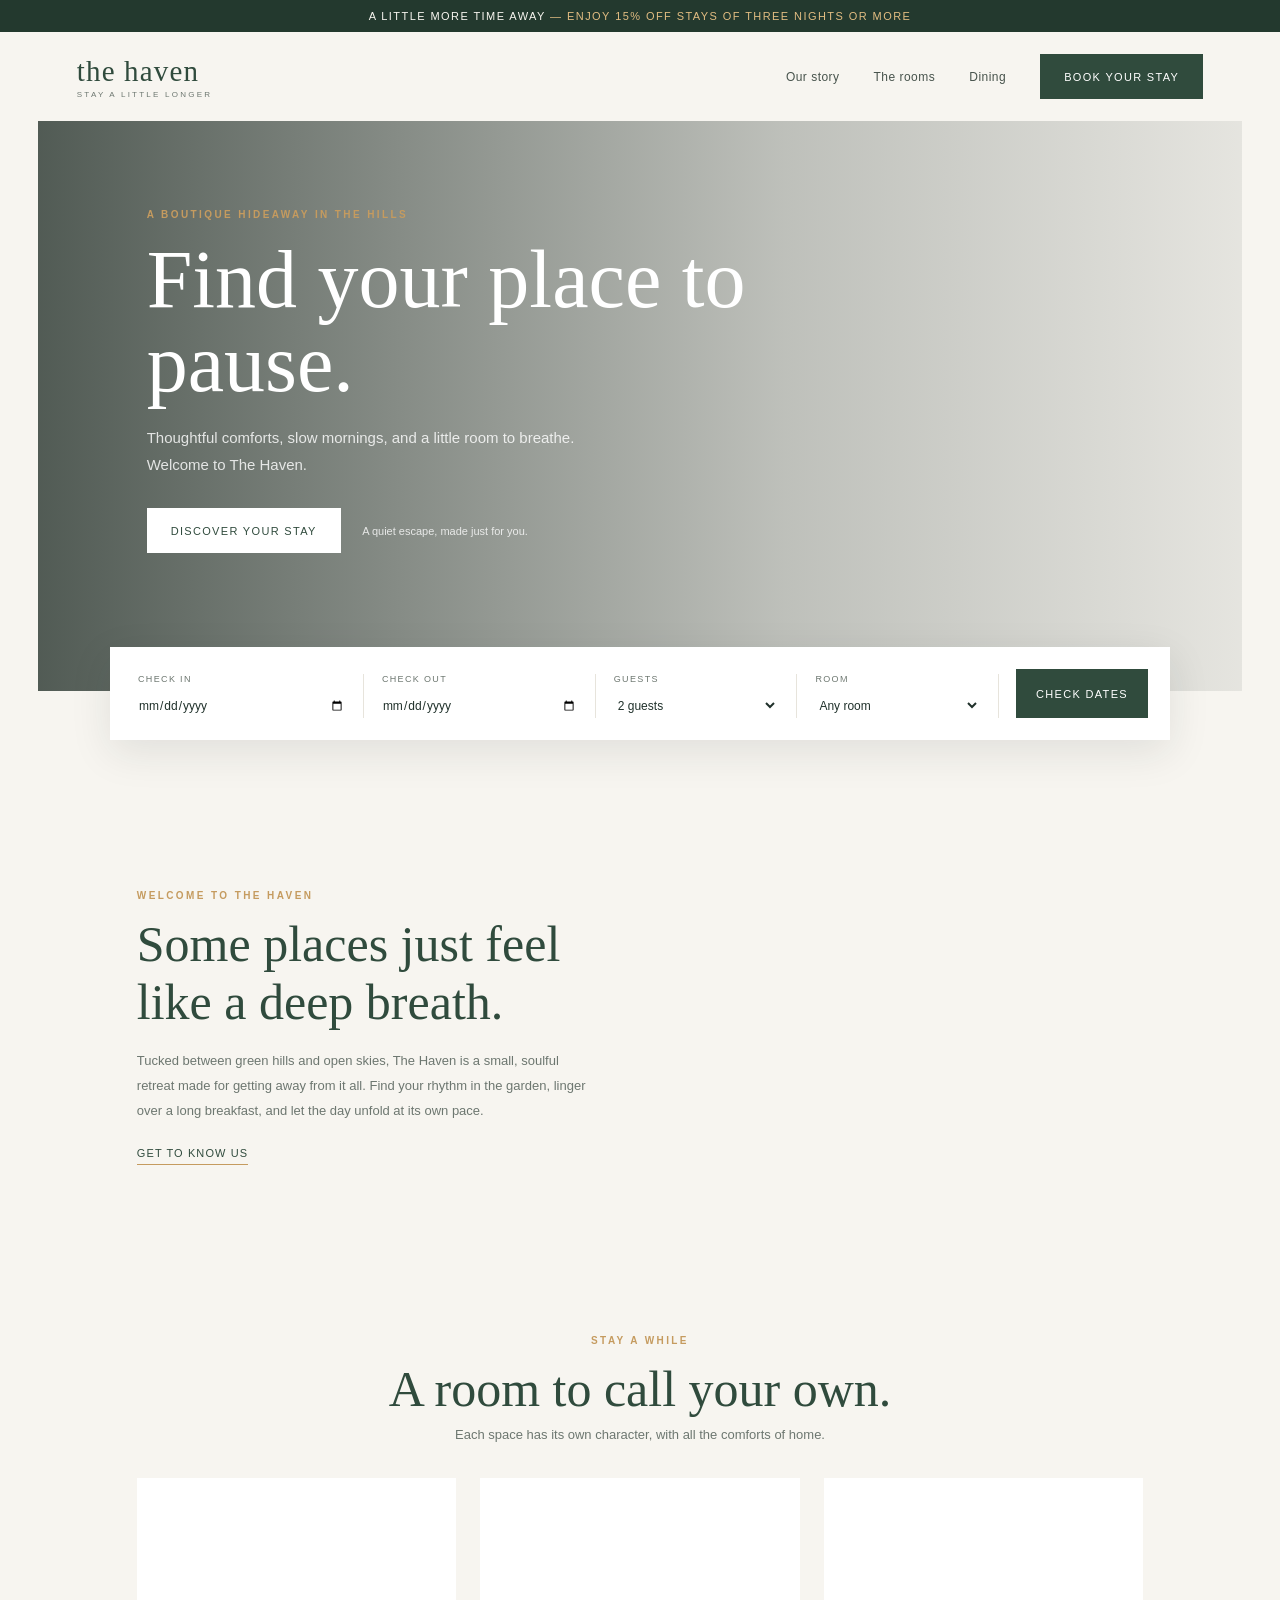
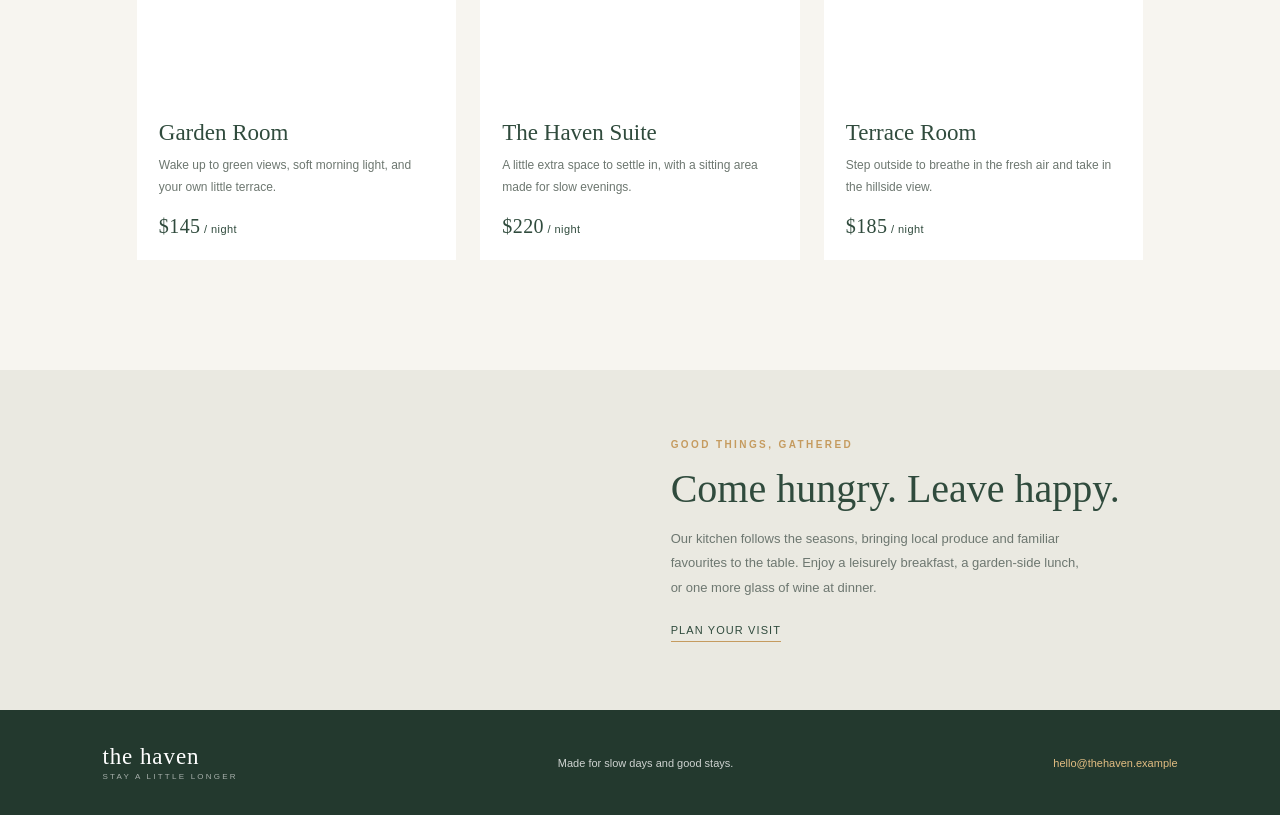
==== commit 8dce5273: "Add html css js" ====
--- a/kitchen_1.html
+++ b/kitchen_1.html
@@ -3,9 +3,127 @@
 <head>
   <meta charset="UTF-8">
   <meta name="viewport" content="width=device-width, initial-scale=1.0">
-  <title>Document</title>
+  <meta name="theme-color" content="#f7f5f0">
+  <title>The Haven — A stay worth slowing down for</title>
+  <link rel="stylesheet" href="kitchen_1.css">
 </head>
 <body>
-  Keeerthan
+  <div class="announcement">A little more time away <span>— enjoy 15% off stays of three nights or more</span></div>
+
+  <header>
+    <a class="brand" href="#" aria-label="The Haven home">the haven<small>stay a little longer</small></a>
+    <nav aria-label="Main navigation">
+      <a href="#story">Our story</a>
+      <a href="#rooms">The rooms</a>
+      <a href="#dining">Dining</a>
+      <a class="nav-book" href="#booking">Book your stay</a>
+    </nav>
+  </header>
+
+  <main>
+    <section class="hero" aria-labelledby="hero-title">
+      <div class="hero-content">
+        <div class="eyebrow">A boutique hideaway in the hills</div>
+        <h1 id="hero-title">Find your place to pause.</h1>
+        <p>Thoughtful comforts, slow mornings, and a little room to breathe. Welcome to The Haven.</p>
+        <a class="button" href="#rooms">Discover your stay</a>
+        <span class="hero-note">A quiet escape, made just for you.</span>
+      </div>
+    </section>
+
+    <form class="booking" id="booking">
+      <div class="field">
+        <label for="check-in">Check in</label>
+        <input id="check-in" name="check-in" type="date" required>
+      </div>
+      <div class="field">
+        <label for="check-out">Check out</label>
+        <input id="check-out" name="check-out" type="date" required>
+      </div>
+      <div class="field">
+        <label for="guests">Guests</label>
+        <select id="guests" name="guests">
+          <option value="1">1 guest</option>
+          <option value="2" selected>2 guests</option>
+          <option value="3">3 guests</option>
+          <option value="4">4 guests</option>
+        </select>
+      </div>
+      <div class="field">
+        <label for="room-type">Room</label>
+        <select id="room-type" name="room-type">
+          <option value="any">Any room</option>
+          <option value="garden">Garden room</option>
+          <option value="suite">The Haven suite</option>
+          <option value="terrace">Terrace room</option>
+        </select>
+      </div>
+      <button class="button" type="submit">Check dates</button>
+    </form>
+
+    <section class="section intro" id="story">
+      <div>
+        <div class="eyebrow">Welcome to The Haven</div>
+        <h2>Some places just feel like a deep breath.</h2>
+        <p>Tucked between green hills and open skies, The Haven is a small, soulful retreat made for getting away from it all. Find your rhythm in the garden, linger over a long breakfast, and let the day unfold at its own pace.</p>
+        <a class="text-link" href="#dining">Get to know us</a>
+      </div>
+      <div class="intro-image" role="img" aria-label="A calm, sunlit hotel room"></div>
+    </section>
+
+    <section class="section rooms" id="rooms">
+      <div class="section-heading">
+        <div class="eyebrow">Stay a while</div>
+        <h2>A room to call your own.</h2>
+        <p>Each space has its own character, with all the comforts of home.</p>
+      </div>
+      <div class="room-grid">
+        <article class="room-card">
+          <div class="room-image one" role="img" aria-label="A warm, comfortable garden room"></div>
+          <div class="room-copy">
+            <h3>Garden Room</h3>
+            <p>Wake up to green views, soft morning light, and your own little terrace.</p>
+            <div class="room-price"><strong>$145</strong> / night</div>
+          </div>
+        </article>
+        <article class="room-card">
+          <div class="room-image two" role="img" aria-label="A spacious and inviting suite"></div>
+          <div class="room-copy">
+            <h3>The Haven Suite</h3>
+            <p>A little extra space to settle in, with a sitting area made for slow evenings.</p>
+            <div class="room-price"><strong>$220</strong> / night</div>
+          </div>
+        </article>
+        <article class="room-card">
+          <div class="room-image three" role="img" aria-label="A peaceful terrace room"></div>
+          <div class="room-copy">
+            <h3>Terrace Room</h3>
+            <p>Step outside to breathe in the fresh air and take in the hillside view.</p>
+            <div class="room-price"><strong>$185</strong> / night</div>
+          </div>
+        </article>
+      </div>
+    </section>
+
+    <section class="experience" id="dining">
+      <div class="experience-image" role="img" aria-label="A beautifully set table at the hotel restaurant"></div>
+      <div class="experience-copy">
+        <div class="eyebrow">Good things, gathered</div>
+        <h2>Come hungry. Leave happy.</h2>
+        <p>Our kitchen follows the seasons, bringing local produce and familiar favourites to the table. Enjoy a leisurely breakfast, a garden-side lunch, or one more glass of wine at dinner.</p>
+        <a class="text-link" href="#booking">Plan your visit</a>
+      </div>
+    </section>
+  </main>
+
+  <footer>
+    <a class="brand" href="#">the haven<small>stay a little longer</small></a>
+    <span>Made for slow days and good stays.</span>
+    <a href="mailto:hello@thehaven.example">hello@thehaven.example</a>
+  </footer>
+
+  <div class="notice" id="booking-notice" role="status" aria-live="polite" hidden></div>
+
+  <script src="kitchen_1.js" defer></script>
 </body>
-</html>+</html>
--- a/kitchen_1.css
+++ b/kitchen_1.css
@@ -0,0 +1,333 @@
+    :root {
+      color-scheme: light;
+      --ink: #20312b;
+      --muted: #6d7770;
+      --paper: #f7f5f0;
+      --green: #304b3d;
+      --green-dark: #23392e;
+      --gold: #c59b5f;
+      --line: #e7e4dc;
+      --serif: Georgia, "Times New Roman", serif;
+      --sans: "Segoe UI", Arial, sans-serif;
+    }
+
+    * { box-sizing: border-box; }
+
+    html { scroll-behavior: smooth; }
+
+    body {
+      margin: 0;
+      background: var(--paper);
+      color: var(--ink);
+      font-family: var(--sans);
+      -webkit-font-smoothing: antialiased;
+    }
+
+    a { color: inherit; text-decoration: none; }
+    button, input, select { font: inherit; }
+
+    .announcement {
+      padding: 10px 20px;
+      background: var(--green-dark);
+      color: #f8f6f0;
+      text-align: center;
+      font-size: 11px;
+      letter-spacing: .13em;
+      text-transform: uppercase;
+    }
+
+    .announcement span { color: #e2bd82; }
+
+    header {
+      position: relative;
+      z-index: 2;
+      display: flex;
+      align-items: center;
+      justify-content: space-between;
+      max-width: 1280px;
+      margin: auto;
+      padding: 22px 6%;
+    }
+
+    .brand {
+      color: var(--green);
+      font-family: var(--serif);
+      font-size: 29px;
+      letter-spacing: .04em;
+    }
+
+    .brand small {
+      display: block;
+      margin-top: 2px;
+      color: var(--muted);
+      font-family: var(--sans);
+      font-size: 8px;
+      letter-spacing: .28em;
+      text-align: center;
+      text-transform: uppercase;
+    }
+
+    nav { display: flex; align-items: center; gap: 34px; }
+
+    nav a {
+      color: #47534c;
+      font-size: 12px;
+      letter-spacing: .04em;
+    }
+
+    nav a:hover { color: var(--gold); }
+
+    .nav-book, .button {
+      display: inline-flex;
+      align-items: center;
+      justify-content: center;
+      min-height: 45px;
+      padding: 0 23px;
+      border: 1px solid var(--green);
+      background: var(--green);
+      color: white;
+      cursor: pointer;
+      font-size: 11px;
+      letter-spacing: .12em;
+      text-transform: uppercase;
+      transition: background .2s, color .2s;
+    }
+
+    .nav-book:hover, .button:hover {
+      background: var(--green-dark);
+      border-color: var(--green-dark);
+    }
+
+    .hero {
+      position: relative;
+      display: flex;
+      align-items: center;
+      min-height: 570px;
+      margin: 0 3%;
+      overflow: hidden;
+      background:
+        linear-gradient(90deg, rgba(20, 34, 27, .73), rgba(20, 34, 27, .25) 62%, rgba(20, 34, 27, .08)),
+        url("https://images.unsplash.com/photo-1445019980597-93fa8acb246c?auto=format&fit=crop&w=2000&q=85") center 55% / cover;
+      color: white;
+    }
+
+    .hero-content {
+      width: min(660px, 90%);
+      margin-left: 9%;
+      padding: 60px 0 110px;
+    }
+
+    .eyebrow {
+      color: var(--gold);
+      font-size: 10px;
+      font-weight: 600;
+      letter-spacing: .24em;
+      text-transform: uppercase;
+    }
+
+    h1, h2, h3, p { margin-top: 0; }
+
+    h1 {
+      max-width: 620px;
+      margin: 18px 0;
+      font-family: var(--serif);
+      font-size: clamp(48px, 7vw, 82px);
+      font-weight: 400;
+      line-height: 1.03;
+    }
+
+    .hero-content > p {
+      max-width: 440px;
+      margin-bottom: 30px;
+      color: rgba(255,255,255,.82);
+      font-size: 15px;
+      line-height: 1.8;
+    }
+
+    .hero .button { border-color: white; background: white; color: var(--green); }
+    .hero .button:hover { border-color: #e9e5db; background: #e9e5db; }
+    .hero-note { margin-left: 17px; color: rgba(255,255,255,.8); font-size: 11px; }
+
+    .booking {
+      position: relative;
+      z-index: 1;
+      display: grid;
+      grid-template-columns: 1.15fr 1.15fr 1fr 1fr auto;
+      align-items: end;
+      gap: 0;
+      width: min(1060px, 88%);
+      margin: -44px auto 0;
+      padding: 22px;
+      background: white;
+      box-shadow: 0 12px 42px rgba(34, 44, 37, .1);
+    }
+
+    .field { padding: 0 18px; border-right: 1px solid var(--line); }
+    .field:first-child { padding-left: 6px; }
+    .field label {
+      display: block;
+      margin-bottom: 9px;
+      color: var(--muted);
+      font-size: 9px;
+      letter-spacing: .15em;
+      text-transform: uppercase;
+    }
+
+    .field input, .field select {
+      width: 100%;
+      min-height: 25px;
+      padding: 0;
+      border: 0;
+      outline: 0;
+      background: transparent;
+      color: var(--ink);
+      font-size: 12px;
+    }
+
+    .booking .button { min-height: 49px; margin-left: 17px; padding: 0 19px; }
+
+    .section {
+      max-width: 1160px;
+      margin: 0 auto;
+      padding: 110px 6%;
+    }
+
+    .intro {
+      display: grid;
+      grid-template-columns: 1fr 1fr;
+      align-items: center;
+      gap: 9%;
+    }
+
+    .intro h2, .section-heading h2 {
+      margin: 15px 0 18px;
+      color: var(--green);
+      font-family: var(--serif);
+      font-size: clamp(35px, 4vw, 50px);
+      font-weight: 400;
+      line-height: 1.15;
+    }
+
+    .intro p, .room-card p {
+      color: var(--muted);
+      font-size: 13px;
+      line-height: 1.9;
+    }
+
+    .text-link {
+      display: inline-block;
+      margin-top: 10px;
+      padding-bottom: 5px;
+      border-bottom: 1px solid var(--gold);
+      color: var(--green);
+      font-size: 11px;
+      letter-spacing: .1em;
+      text-transform: uppercase;
+    }
+
+    .intro-image {
+      min-height: 355px;
+      background: url("https://images.unsplash.com/photo-1611892440504-42a792e24d32?auto=format&fit=crop&w=1100&q=80") center / cover;
+    }
+
+    .rooms { padding-top: 20px; }
+
+    .section-heading { margin-bottom: 36px; text-align: center; }
+    .section-heading h2 { margin-bottom: 8px; }
+    .section-heading p { color: var(--muted); font-size: 13px; }
+
+    .room-grid { display: grid; grid-template-columns: repeat(3, 1fr); gap: 24px; }
+
+    .room-card { background: white; }
+
+    .room-image {
+      height: 220px;
+      background-position: center;
+      background-size: cover;
+    }
+
+    .room-image.one { background-image: url("https://images.unsplash.com/photo-1611892440504-42a792e24d32?auto=format&fit=crop&w=850&q=80"); }
+    .room-image.two { background-image: url("https://images.unsplash.com/photo-1616486338812-3dadae4b4ace?auto=format&fit=crop&w=850&q=80"); }
+    .room-image.three { background-image: url("https://images.unsplash.com/photo-1590490360182-c33d57733427?auto=format&fit=crop&w=850&q=80"); }
+
+    .room-copy { padding: 22px; }
+    .room-copy h3 { margin-bottom: 8px; color: var(--green); font-family: var(--serif); font-size: 23px; font-weight: 400; }
+    .room-copy p { margin-bottom: 16px; font-size: 12px; }
+    .room-price { color: var(--green); font-size: 11px; letter-spacing: .04em; }
+    .room-price strong { font-family: var(--serif); font-size: 20px; font-weight: 400; }
+
+    .experience {
+      display: grid;
+      grid-template-columns: 1fr 1.15fr;
+      min-height: 340px;
+      background: #eae9e1;
+    }
+
+    .experience-image {
+      min-height: 340px;
+      background: url("https://images.unsplash.com/photo-1414235077428-338989a2e8c0?auto=format&fit=crop&w=1100&q=80") center / cover;
+    }
+
+    .experience-copy { align-self: center; padding: 55px 11%; }
+    .experience-copy h2 { margin: 15px 0; color: var(--green); font-family: var(--serif); font-size: 40px; font-weight: 400; }
+    .experience-copy p { max-width: 420px; color: var(--muted); font-size: 13px; line-height: 1.9; }
+
+    footer {
+      display: flex;
+      align-items: center;
+      justify-content: space-between;
+      padding: 34px 8%;
+      background: var(--green-dark);
+      color: rgba(255,255,255,.78);
+      font-size: 11px;
+    }
+
+    footer .brand { color: white; font-size: 23px; }
+    footer .brand small { color: rgba(255,255,255,.6); }
+    footer a { color: #e2bd82; }
+
+    .notice {
+      position: fixed;
+      right: 24px;
+      bottom: 24px;
+      z-index: 5;
+      max-width: min(360px, calc(100% - 48px));
+      padding: 16px 20px;
+      background: var(--green-dark);
+      box-shadow: 0 8px 28px rgba(0,0,0,.2);
+      color: white;
+      font-size: 13px;
+      line-height: 1.5;
+    }
+
+    .notice[hidden] { display: none; }
+
+    @media (max-width: 760px) {
+      header { padding: 18px 5%; }
+      nav { gap: 14px; }
+      nav a:not(.nav-book) { display: none; }
+      .hero { min-height: 520px; margin: 0 12px; background-position: 58% center; }
+      .hero-content { margin-left: 7%; padding-bottom: 90px; }
+      .booking { grid-template-columns: 1fr 1fr; gap: 20px 10px; width: calc(100% - 36px); margin-top: -35px; padding: 20px; }
+      .field { padding: 0 8px; }
+      .field:first-child { padding-left: 8px; }
+      .field:nth-child(2) { border-right: 0; }
+      .booking .button { grid-column: 1 / -1; margin: 0; }
+      .section { padding: 75px 7%; }
+      .intro, .experience { grid-template-columns: 1fr; gap: 30px; }
+      .intro-image { min-height: 280px; }
+      .rooms { padding-top: 0; }
+      .room-grid { grid-template-columns: 1fr; gap: 18px; }
+      .room-image { height: 260px; }
+      .experience-image { min-height: 260px; }
+      .experience-copy { padding: 10px 7% 55px; }
+      footer { flex-wrap: wrap; gap: 20px; }
+    }
+
+    @media (max-width: 420px) {
+      .announcement { font-size: 9px; }
+      .brand { font-size: 25px; }
+      .nav-book { min-height: 40px; padding: 0 13px; font-size: 9px; }
+      .hero { min-height: 480px; }
+      .hero-note { display: block; margin: 16px 0 0; }
+    }
